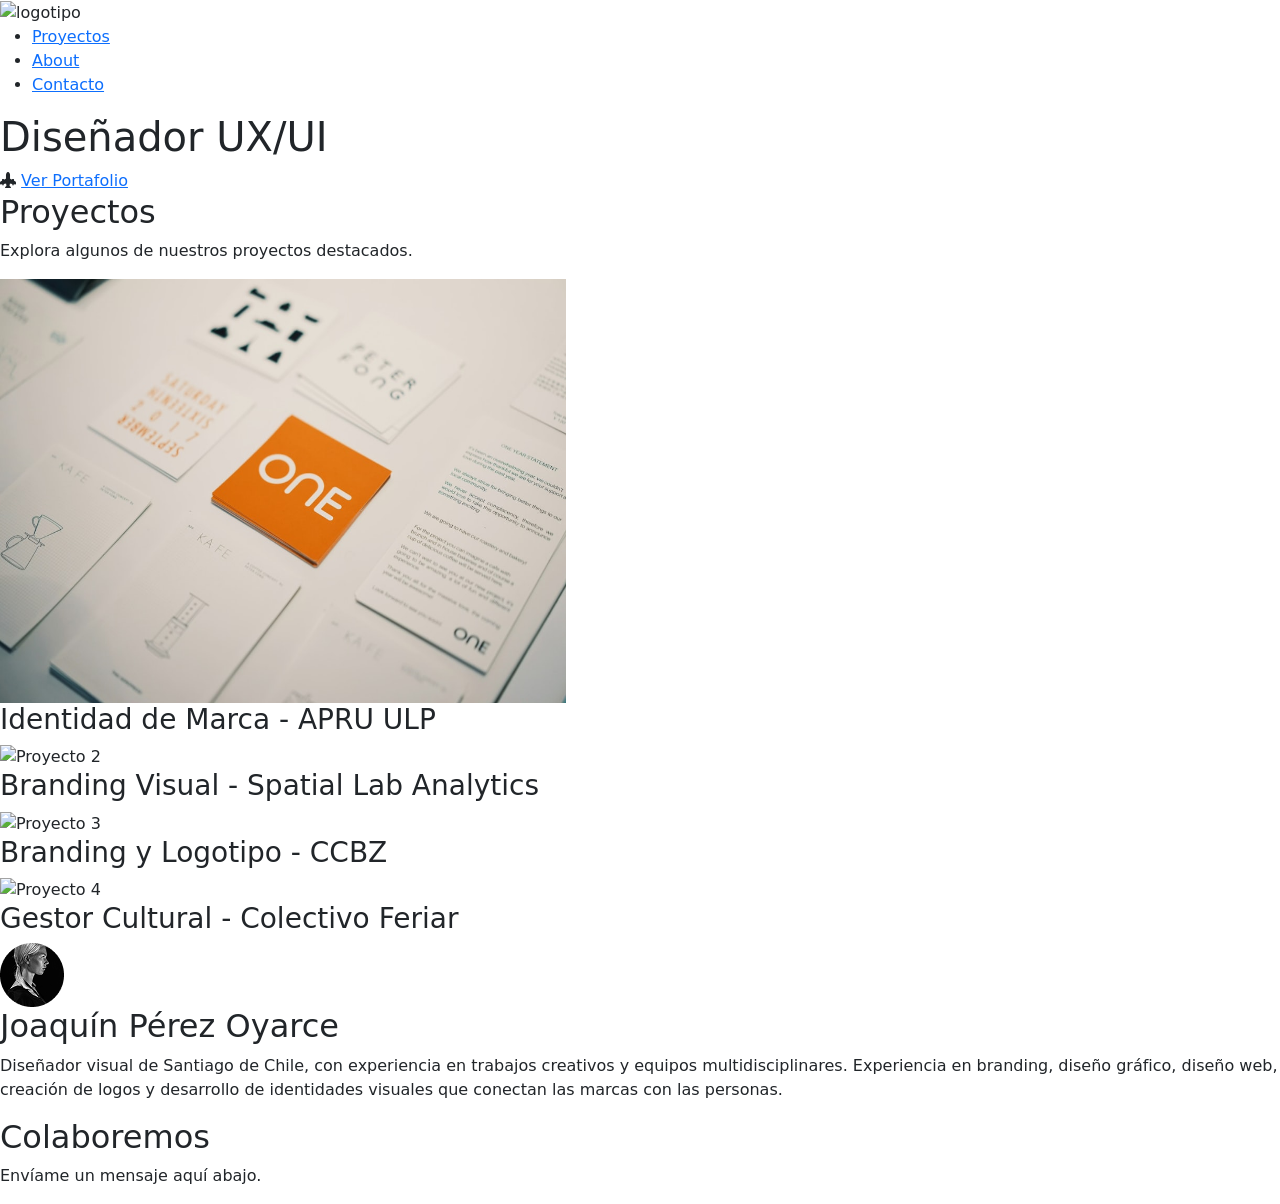
==== assets/index.html @ 51d4a20d "Mi primer commit" ====
<!DOCTYPE html>
<html lang="es">
    <head>
        <meta charset="UTF-8">
        <meta name="viewport" content="width=device-width, initial-scale=1.0">
        <title>Document</title>
        <!-- links de Bootstrap -->
        <link href="https://cdn.jsdelivr.net/npm/bootstrap@5.3.3/dist/css/bootstrap.min.css" rel="stylesheet" integrity="sha384-QWTKZyjpPEjISv5WaRU9OFeRpok6YctnYmDr5pNlyT2bRjXh0JMhjY6hW+ALEwIH" crossorigin="anonymous">
        <script src="https://cdn.jsdelivr.net/npm/bootstrap@5.3.3/dist/js/bootstrap.bundle.min.js" integrity="sha384-YvpcrYf0tY3lHB60NNkmXc5s9fDVZLESaAA55NDzOxhy9GkcIdslK1eN7N6jIeHz" crossorigin="anonymous"></script>
        <link rel="stylesheet" href="https://cdn.jsdelivr.net/npm/bootstrap-icons@1.11.3/font/bootstrap-icons.min.css">
    </head>
    <body>
        <header>
            <div>
                <img src="" alt="logotipo">
            </div>
                <nav>
                    <ul>
                        <li><a href="#proyectos">Proyectos</a></li>
                        <li><a href="#about">About</a></li>
                        <li><a href="#contacto">Contacto</a></li>
                    </ul>
                </nav>
            <h1>Diseñador UX/UI</h1>
            <i class="bi bi-airplane-engines-fill"></i>
            <a href="portafolio.html">Ver Portafolio</a>
        </header>
        <main>
            <section id="proyectos">
                <h2>Proyectos</h2>
                <p>Explora algunos de nuestros proyectos destacados.</p>
                <div>
                    <img src="./img/img_1_proyecto6.jpg" alt="Proyecto 1" width="566px" height="424.5px">
                    <h3>Identidad de Marca - APRU ULP</h3>
                </div>
                <div>
                    <img src="./img/img_2_proyecto6.jpg" alt="Proyecto 2" width="566px" height="424.5px">
                    <h3>Branding Visual - Spatial Lab Analytics</h3>
                </div>
                <div>
                    <img src="./img/img_3_proyecto6.jpg" alt="Proyecto 3" width="566px" height="424.5px">
                    <h3>Branding y Logotipo - CCBZ</h3>
                </div>
                <div>
                    <img src="./img/img_4_proyecto6.jpg" alt="Proyecto 4" width="566px" height="424.5px">
                    <h3>Gestor Cultural - Colectivo Feriar</h3>
                </div>
                <section id="about">
                    <img src="./img/image-with-fallback.png" alt="Sobre Nosotros">
                    <h2>Joaquín Pérez Oyarce</h2>
                    <p>Diseñador visual de Santiago de Chile, con experiencia en trabajos creativos y equipos multidisciplinares. Experiencia en branding, diseño gráfico, diseño web, creación de logos y desarrollo de identidades visuales que conectan las marcas con las personas.</p>
            </section>
            <section id="formulario">
                <h2>Colaboremos</h2>
                <p>Envíame un mensaje aquí abajo.</p>
            </section>
        </main>
    </body>
</html>
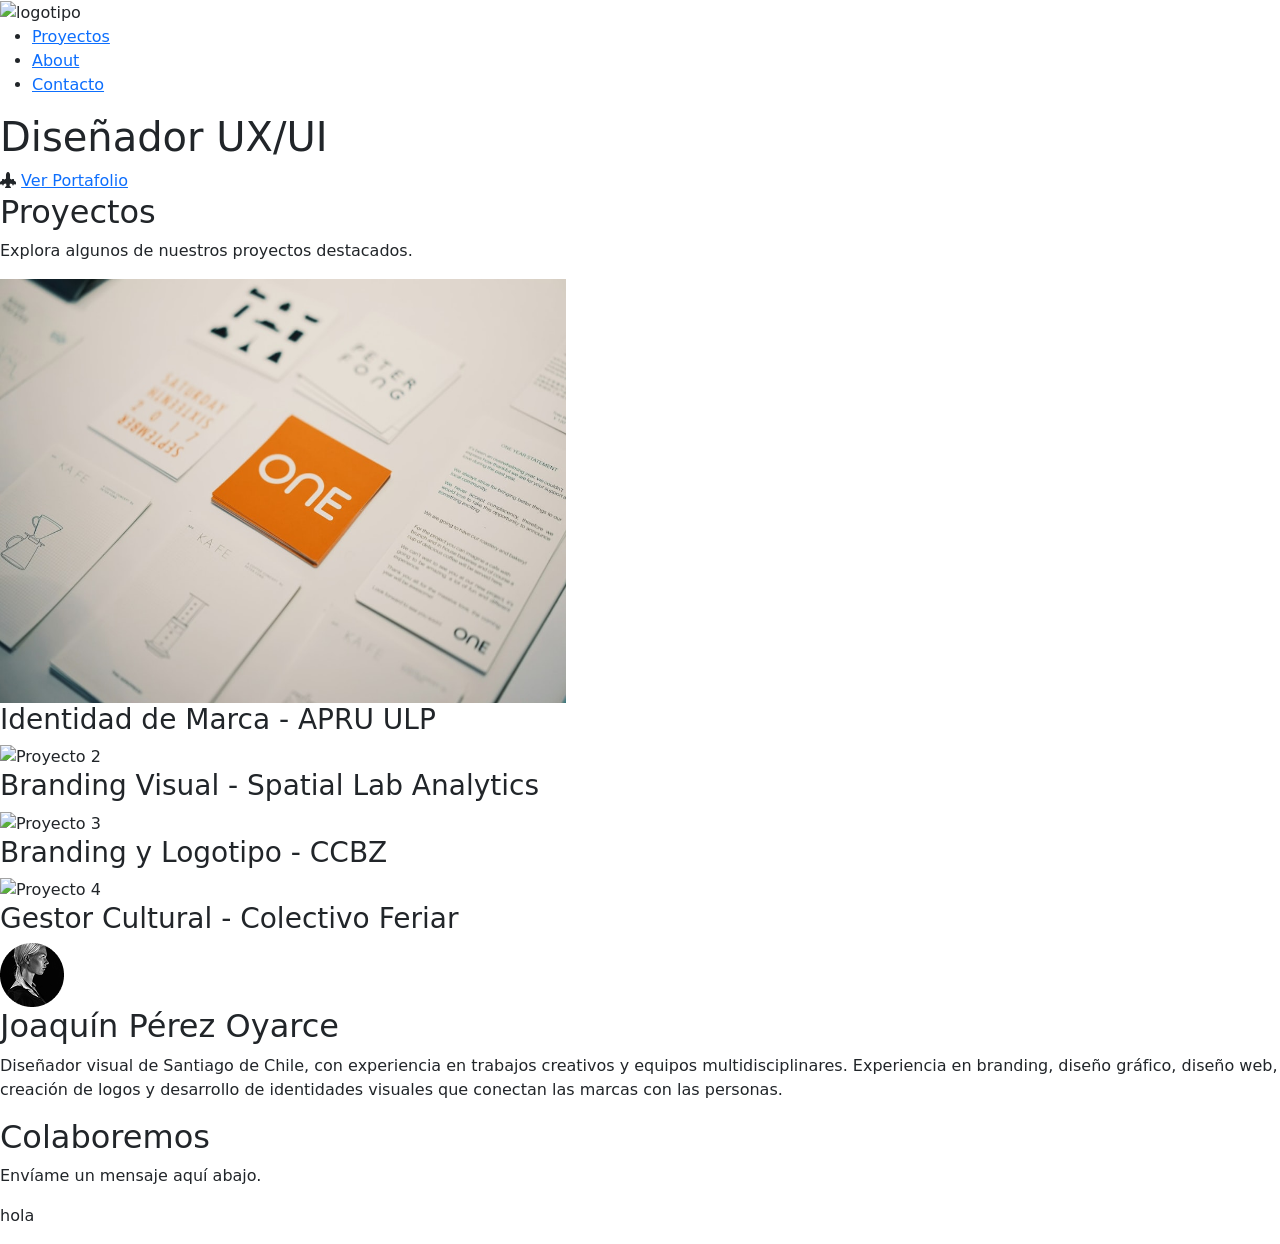
==== commit 55e38141: "first commit" ====
--- a/assets/index.html
+++ b/assets/index.html
@@ -53,6 +53,7 @@
             <section id="formulario">
                 <h2>Colaboremos</h2>
                 <p>Envíame un mensaje aquí abajo.</p>
+                <p>hola</p>
             </section>
         </main>
     </body>
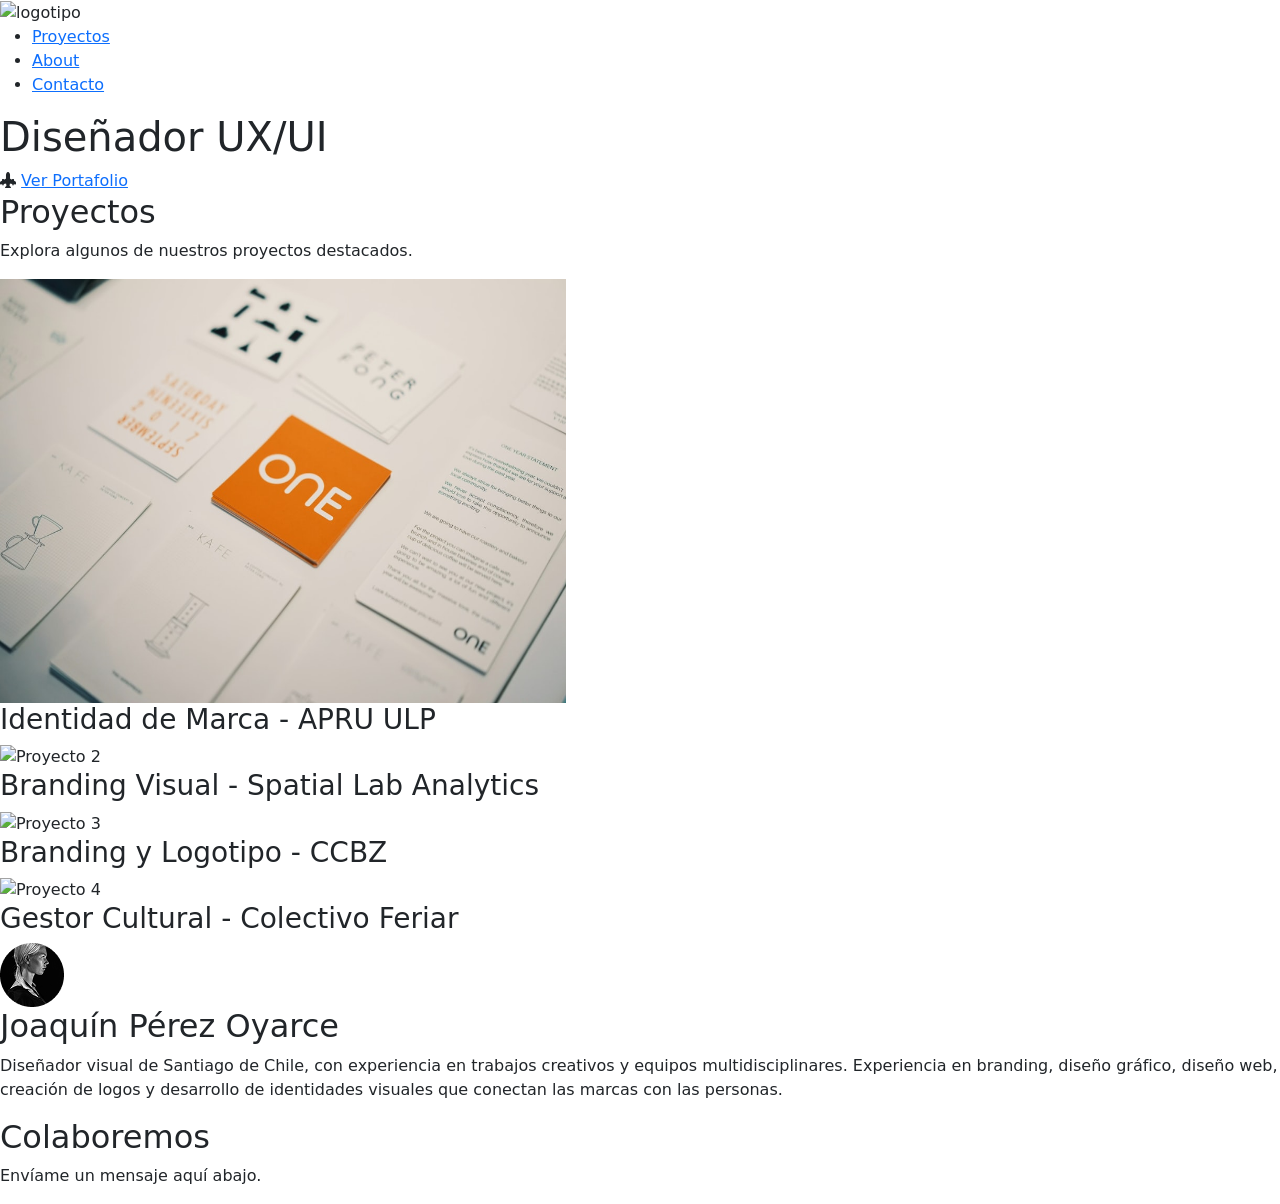
==== commit 978406b0: "estructura" ====
--- a/assets/index.html
+++ b/assets/index.html
@@ -53,7 +53,6 @@
             <section id="formulario">
                 <h2>Colaboremos</h2>
                 <p>Envíame un mensaje aquí abajo.</p>
-                <p>hola</p>
             </section>
         </main>
     </body>
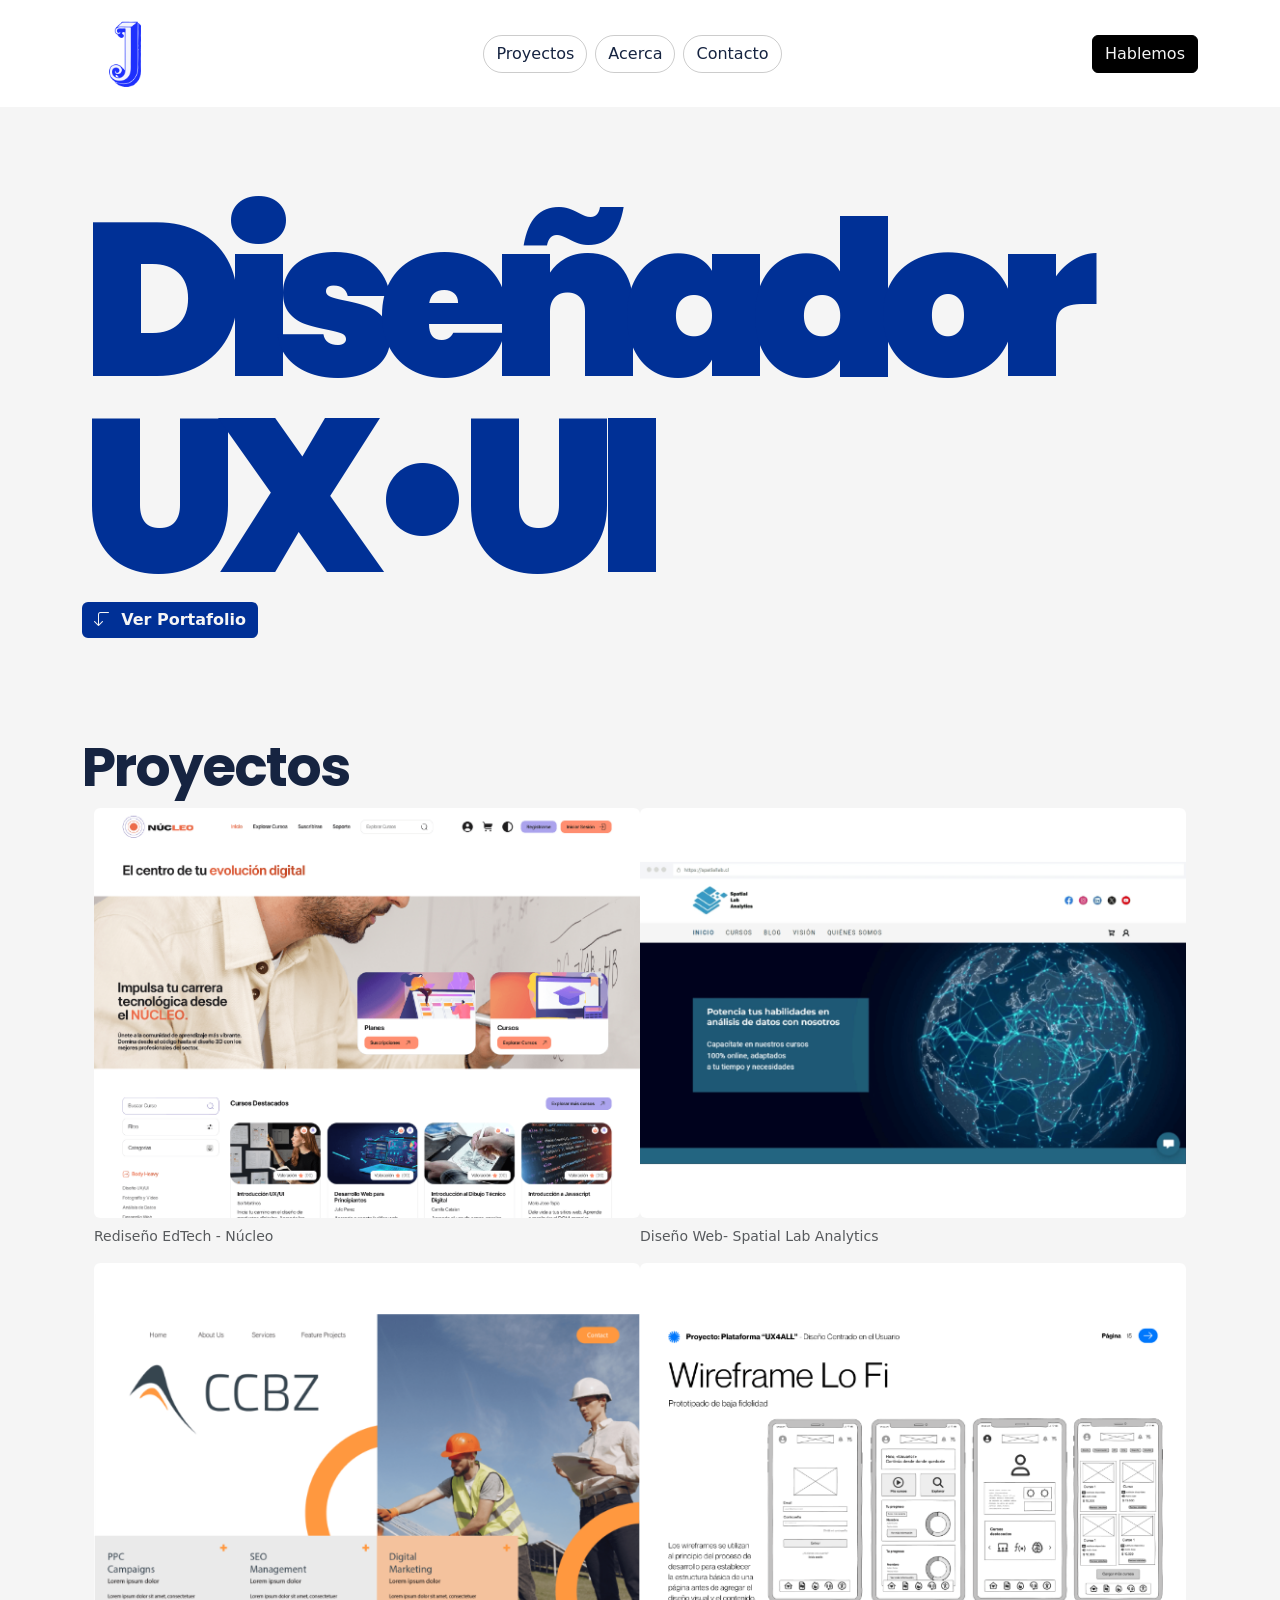
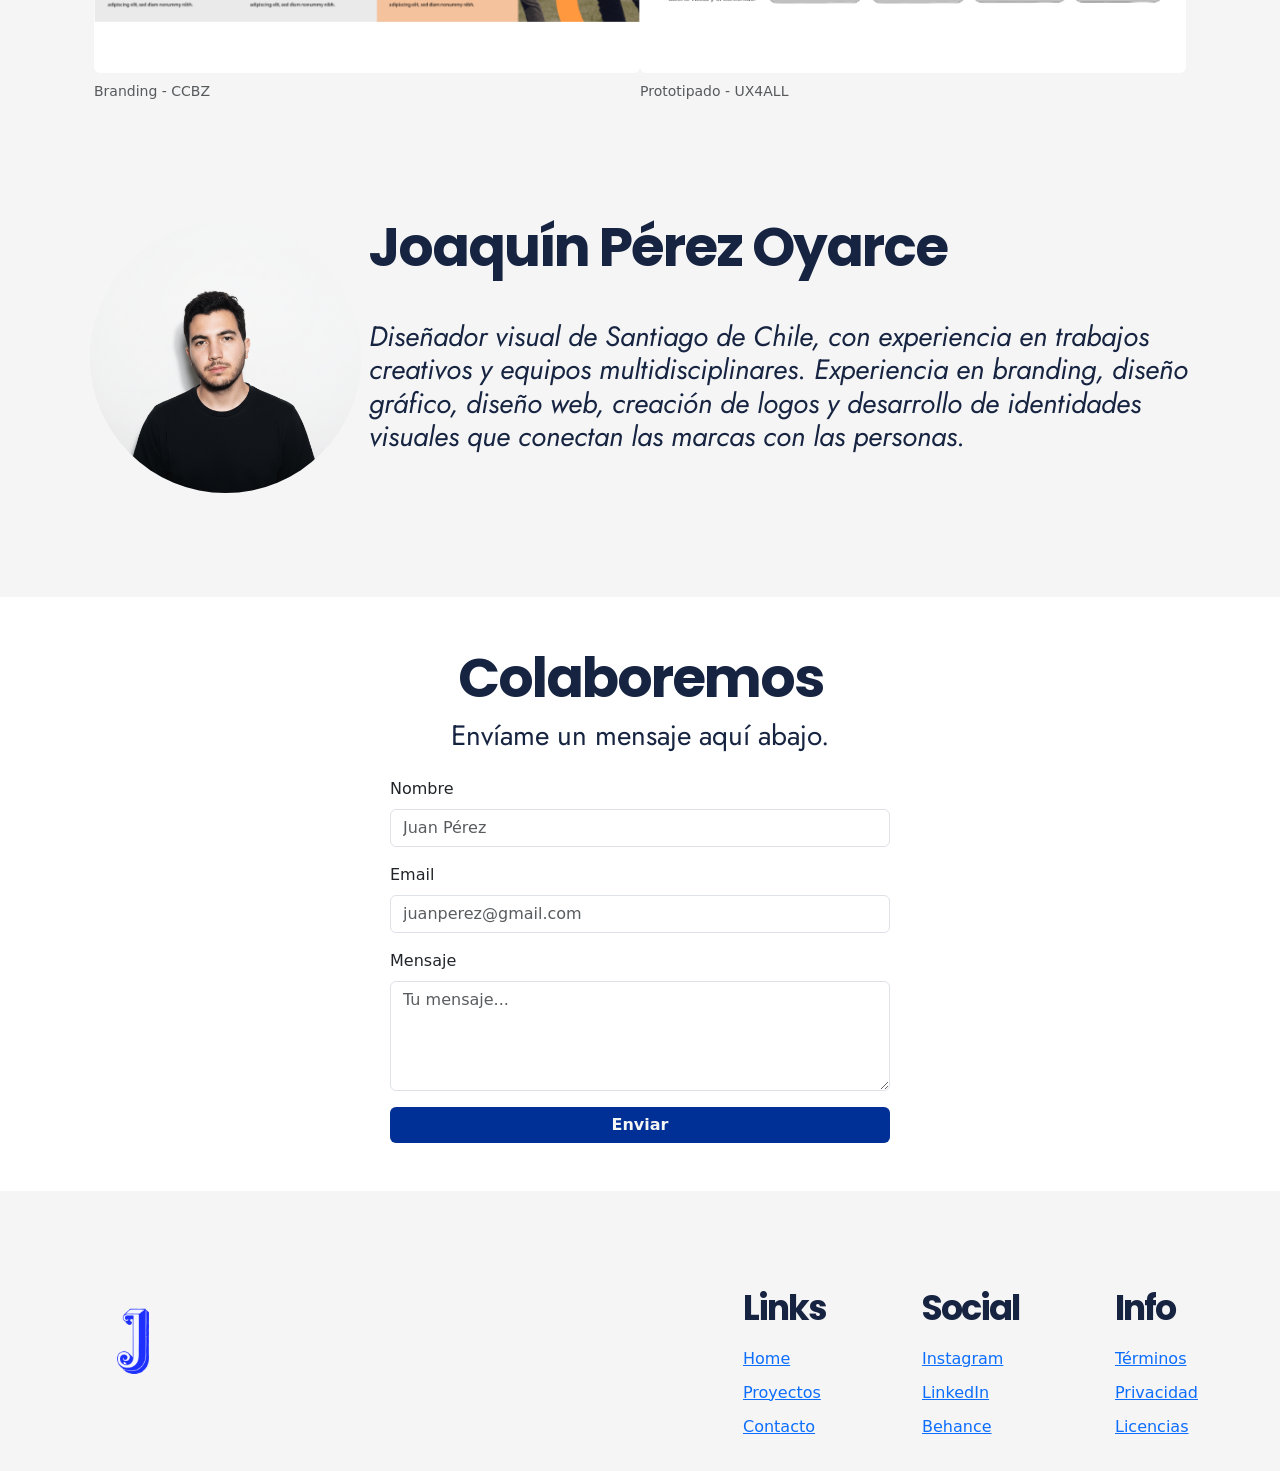
==== commit 8e385983: "actualizacion 15 abril" ====
--- a/assets/index.html
+++ b/assets/index.html
@@ -1,59 +1,203 @@
 <!DOCTYPE html>
 <html lang="es">
-    <head>
-        <meta charset="UTF-8">
-        <meta name="viewport" content="width=device-width, initial-scale=1.0">
-        <title>Document</title>
-        <!-- links de Bootstrap -->
-        <link href="https://cdn.jsdelivr.net/npm/bootstrap@5.3.3/dist/css/bootstrap.min.css" rel="stylesheet" integrity="sha384-QWTKZyjpPEjISv5WaRU9OFeRpok6YctnYmDr5pNlyT2bRjXh0JMhjY6hW+ALEwIH" crossorigin="anonymous">
-        <script src="https://cdn.jsdelivr.net/npm/bootstrap@5.3.3/dist/js/bootstrap.bundle.min.js" integrity="sha384-YvpcrYf0tY3lHB60NNkmXc5s9fDVZLESaAA55NDzOxhy9GkcIdslK1eN7N6jIeHz" crossorigin="anonymous"></script>
-        <link rel="stylesheet" href="https://cdn.jsdelivr.net/npm/bootstrap-icons@1.11.3/font/bootstrap-icons.min.css">
-    </head>
-    <body>
-        <header>
+
+<head>
+    <meta charset="UTF-8">
+    <meta name="viewport" content="width=device-width, initial-scale=1.0">
+    <title>Portafolio UX UI - Joaquín Pérez</title>
+    <!-- links de Bootstrap -->
+    <link href="https://cdn.jsdelivr.net/npm/bootstrap@5.3.3/dist/css/bootstrap.min.css" rel="stylesheet"
+        integrity="sha384-QWTKZyjpPEjISv5WaRU9OFeRpok6YctnYmDr5pNlyT2bRjXh0JMhjY6hW+ALEwIH" crossorigin="anonymous">
+    <script src="https://cdn.jsdelivr.net/npm/bootstrap@5.3.3/dist/js/bootstrap.bundle.min.js"
+        integrity="sha384-YvpcrYf0tY3lHB60NNkmXc5s9fDVZLESaAA55NDzOxhy9GkcIdslK1eN7N6jIeHz"
+        crossorigin="anonymous"></script>
+    <link rel="stylesheet" href="https://cdn.jsdelivr.net/npm/bootstrap-icons@1.11.3/font/bootstrap-icons.min.css">
+    <!-- link de CSS -->
+    <link rel="stylesheet" href="./css/style.css">
+    <!-- link typo "Poppins", "Jost" -->
+    <link rel="preconnect" href="https://fonts.googleapis.com">
+    <link rel="preconnect" href="https://fonts.gstatic.com" crossorigin>
+    <link
+        href="https://fonts.googleapis.com/css2?family=Jost:ital,wght@0,100..900;1,100..900&family=Poppins:ital,wght@0,100;0,200;0,300;0,400;0,500;0,600;0,700;0,800;0,900;1,100;1,200;1,300;1,400;1,500;1,600;1,700;1,800;1,900&display=swap"
+        rel="stylesheet">
+</head>
+
+<body>
+    <nav class="navbar navbar-expand-lg container-fluid">
+        <div class="container text-center">
+            <div class="">
+                <img src="./img/logotipo_j.png" href="#home" alt="logotipo" width="91px">
+            </div>
+            <button class="navbar-toggler" type="button" data-bs-toggle="collapse" data-bs-target="#navbarNav"
+                aria-controls="navbarNav" aria-expanded="false" aria-label="Toggle navigation">
+                <span class="navbar-toggler-icon"></span>
+            </button>
+            <div class="collapse navbar-collapse justify-content-center" id="navbarNav">
+                <ul class="navbar-nav">
+                    <li class="nav-item">
+                        <a class="btn btn-outline-primary" href="#proyectos" role="button">Proyectos</a>
+                    </li>
+                    <li class="nav-item">
+                        <a class="btn btn-outline-primary" href="#acerca" role="button">Acerca</a>
+                    </li>
+                    <li class="nav-item">
+                        <a class="btn btn-outline-primary" href="#contacto" role="button">Contacto</a>
+                    </li>
+
+                </ul>
+            </div>
             <div>
-                <img src="" alt="logotipo">
-            </div>
-                <nav>
-                    <ul>
-                        <li><a href="#proyectos">Proyectos</a></li>
-                        <li><a href="#about">About</a></li>
-                        <li><a href="#contacto">Contacto</a></li>
-                    </ul>
-                </nav>
-            <h1>Diseñador UX/UI</h1>
-            <i class="bi bi-airplane-engines-fill"></i>
-            <a href="portafolio.html">Ver Portafolio</a>
-        </header>
-        <main>
-            <section id="proyectos">
+                <a class="btn btn-info" href="#hablemos" role="button">Hablemos</a>
+            </div>
+        </div>
+    </nav>
+
+    <header class="container">
+        <h1>Diseñador<br>UX•UI</h1>
+        <a class="btn btn-primary" href="#proyectos" role="button"><i class="bi bi-arrow-90deg-down"></i>&nbsp Ver
+            Portafolio</a>
+    </header>
+
+    <main>
+
+        <section class="container">
+            <div>
                 <h2>Proyectos</h2>
-                <p>Explora algunos de nuestros proyectos destacados.</p>
-                <div>
-                    <img src="./img/img_1_proyecto6.jpg" alt="Proyecto 1" width="566px" height="424.5px">
-                    <h3>Identidad de Marca - APRU ULP</h3>
+            </div>
+            <div class="proyectos container-fluid d-flex">
+                <aside class="aside aside-1">
+                    <figure class="figure">
+                        <img src="./img/img_1_proyecto6.png" class="figure-img img-fluid rounded" alt="Proyecto 1"
+                            width="566px" height="424.5px">
+                        <figcaption class="figure-caption">Rediseño EdTech - Núcleo</figcaption>
+                    </figure>
+                </aside>
+                <aside class="aside aside-2">
+                    <figure class="figure">
+                        <img src="./img/img_2_proyecto6.png" class="figure-img img-fluid rounded" alt="Proyecto 2"
+                            width="566px" height="424.5px">
+                        <figcaption class="figure-caption">Diseño Web- Spatial Lab Analytics</figcaption>
+                    </figure>
+                </aside>
+            </div>
+            <div class="container-fluid d-flex">
+                <aside class="aside aside-3">
+                    <figure class="figure">
+                        <img src="./img/img_3_proyecto6.png" class="figure-img img-fluid rounded" alt="Proyecto 3"
+                            width="566px" height="424.5px">
+                        <figcaption class="figure-caption">Branding - CCBZ</figcaption>
+                    </figure>
+                </aside>
+                <aside class="aside aside-3">
+                    <figure class="figure">
+                        <img src="./img/img_4_proyecto6.png" class="figure-img img-fluid rounded" alt="Proyecto 4"
+                            width="566px" height="424.5px">
+                        <figcaption class="figure-caption">Prototipado - UX4ALL</figcaption>
+                    </figure>
+                </aside>
+            </div>
+        </section>
+
+        <section id="about" class="container">
+            <div class="d-flex">
+                <div class="p-2 w-100">
+                    <img src="./img/image-with-fallback.png" alt="Sobre Nosotros" class="rounded-circle"
+                        style="width: 271px;">
                 </div>
-                <div>
-                    <img src="./img/img_2_proyecto6.jpg" alt="Proyecto 2" width="566px" height="424.5px">
-                    <h3>Branding Visual - Spatial Lab Analytics</h3>
+                <ul class="nav flex-column-center" id="flex-column-info">
+                    <h2>Joaquín Pérez Oyarce</h2>
+                    <p class="text-about">Diseñador visual de Santiago de Chile, con experiencia en trabajos creativos y
+                        equipos
+                        multidisciplinares. Experiencia en branding, diseño gráfico, diseño web, creación de logos y
+                        desarrollo
+                        de identidades visuales que conectan las marcas con las personas.</p>
+                </ul>
+            </div>
+
+        </section>
+
+        <section id="contacto" class="contacto py-5 bg-white">
+            <div class="container-fluid">
+                <div class="mx-auto" style="max-width: 500px;">
+                    <h2 class="text-center">Colaboremos</h2>
+                    <p class="text-center mb-4">Envíame un mensaje aquí abajo.</p>
+
+                    <form action="#" method="POST">
+                        <div class="mb-3">
+                            <label for="nombre" class="form-label">Nombre</label>
+                            <input type="text" class="form-control" id="nombre" name="nombre" placeholder="Juan Pérez"
+                                required>
+                        </div>
+
+                        <div class="mb-3">
+                            <label for="email" class="form-label">Email</label>
+                            <input type="email" class="form-control" id="email" name="email"
+                                placeholder="juanperez@gmail.com" required>
+                        </div>
+
+                        <div class="mb-3">
+                            <label for="mensaje" class="form-label">Mensaje</label>
+                            <textarea class="form-control" id="mensaje" name="mensaje" rows="4"
+                                placeholder="Tu mensaje..." required></textarea>
+                        </div>
+
+                        <div class="d-grid">
+                            <button type="submit" class="btn btn-primary">Enviar</button>
+                        </div>
+                    </form>
                 </div>
-                <div>
-                    <img src="./img/img_3_proyecto6.jpg" alt="Proyecto 3" width="566px" height="424.5px">
-                    <h3>Branding y Logotipo - CCBZ</h3>
+            </div>
+        </section>
+
+
+        <footer class="container">
+            <div class="d-flex">
+                <div class="p-2 w-100">
+                    <img src="./img/logotipo_j.png" alt="logotipo" width="91px">
                 </div>
-                <div>
-                    <img src="./img/img_4_proyecto6.jpg" alt="Proyecto 4" width="566px" height="424.5px">
-                    <h3>Gestor Cultural - Colectivo Feriar</h3>
-                </div>
-                <section id="about">
-                    <img src="./img/image-with-fallback.png" alt="Sobre Nosotros">
-                    <h2>Joaquín Pérez Oyarce</h2>
-                    <p>Diseñador visual de Santiago de Chile, con experiencia en trabajos creativos y equipos multidisciplinares. Experiencia en branding, diseño gráfico, diseño web, creación de logos y desarrollo de identidades visuales que conectan las marcas con las personas.</p>
-            </section>
-            <section id="formulario">
-                <h2>Colaboremos</h2>
-                <p>Envíame un mensaje aquí abajo.</p>
-            </section>
-        </main>
-    </body>
+
+                <ul class="nav flex-column" id="flex-column-1">
+                    <h4>Links</h4>
+                    <li class="nav-item">
+                        <a href="#home">Home</a>
+                    </li>
+                    <li class="nav-item">
+                        <a href="#proyectos">Proyectos</a>
+                    </li>
+                    <li class="nav-item">
+                        <a href="#contacto">Contacto</a>
+                    </li>
+
+                </ul>
+
+                <ul class="nav flex-column" id="flex-column-2">
+                    <h4>Social</h4>
+                    <li class="nav-item">
+                        <a href="#instagram">Instagram</a>
+                    </li>
+                    <li class="nav-item">
+                        <a href="#linkedin">LinkedIn</a>
+                    </li>
+                    <li class="nav-item">
+                        <a href="#behance">Behance</a>
+                    </li>
+                </ul>
+
+                <ul class="nav flex-column" id="flex-column-3">
+                    <h4>Info</h4>
+                    <li class="nav-item">
+                        <a href="#terminos">Términos</a>
+                    </li>
+                    <li class="nav-item">
+                        <a href="#privacidad">Privacidad</a>
+                    </li>
+                    <li class="nav-item">
+                        <a href="#licencias">Licencias</a>
+                    </li>
+                </ul>
+            </div>
+        </footer>
+    </main>
+</body>
+
 </html>
--- a/assets/css/style.css
+++ b/assets/css/style.css
@@ -0,0 +1,222 @@
+/* Variantes de Color */
+:root{
+    --primary-color: #003096;
+    --secondary-color: #162441;
+    --bg-white: #F5F5F5;
+    --bg-white-nav: #FFFFFF;
+    --bt-bck-hover: #182849;
+
+}
+
+.navbar-expand-lg {
+    background-color: var(--bg-white-nav);
+    margin-bottom: 6em;
+}
+
+.navbar-nav {
+    gap: 8px;
+}
+
+body {
+    background-color: var(--bg-white);
+    padding-bottom: 2em;
+}
+
+main {
+    text-align: left;
+    /* padding-left: 8em;
+    padding-right: 8em; */
+}
+
+section {
+    margin-top: 6em;
+    margin-bottom: 6em;
+}
+
+.flex-column {
+    gap: 10px;
+    margin-left: 6em;
+}
+
+.formulario {
+    background-color: var(--bg-white-nav);
+    /* margin-top: -0.25rem !important; */
+}
+
+.contacto {
+    padding: 10rem 0 10rem 0;
+}
+
+h1{ 
+    color: var(--primary-color);
+    font-family: Poppins;
+    font-size: 217.44px;
+    font-style: normal;
+    font-weight: 900;
+    line-height: 195.696px; /* 90% */
+    letter-spacing: -20px;
+}
+
+h2{
+    color: var(--secondary-color);
+    font-family: Poppins;
+    font-size: 55px;
+    font-style: normal;
+    font-weight: 700;
+    line-height: 120%; /* 66px */
+    letter-spacing: -2px;
+}
+
+h3{
+    color: var(--secondary-color);
+    font-family: Poppins;
+    font-size: 14px;
+    font-style: normal;
+    font-weight: 500;
+    line-height: 20px; /* 142.857% */
+}
+
+h4{
+    color: var(--secondary-color);
+    font-family: Poppins;
+    font-size: 35px;
+    font-style: normal;
+    font-weight: 700;
+    line-height: 120%; /* 42px */
+    letter-spacing: -2px;
+}
+
+p{
+    color: var(--secondary-color);
+    font-family: Jost;
+    font-size: 28px;
+    font-style: normal;
+    font-weight: 400;
+    line-height: 120%; /* 33.6px */
+}
+
+.text-about {
+    color: var(--secondary-color);
+    font-family: Jost;
+    font-size: 28px;
+    font-style: italic;
+    font-weight: 400;
+    line-height: 120%; /* 33.6px */
+}
+
+.btn-primary {
+  --bs-btn-font-weight: 600;
+  --bs-btn-color: var(--bg-white);
+  --bs-btn-bg: var(--primary-color);
+  --bs-btn-border-color: var(--bd-violet-bg);
+  --bs-btn-hover-color: var(--bs-white);
+  --bs-btn-hover-bg: var(--bt-bck-hover);
+  --bs-btn-hover-border-color: #{shade-color($bd-violet, 10%)};
+  --bs-btn-focus-shadow-rgb: var(--bd-violet-rgb);
+  --bs-btn-active-color: var(--bs-btn-hover-color);
+  --bs-btn-active-bg: #{shade-color($bd-violet, 20%)};
+  --bs-btn-active-border-color: #{shade-color($bd-violet, 20%)};
+}
+
+.btn-outline-primary {
+    border-radius: 16777200px;
+    border: 1px solid rgba(0, 0, 0, 0.20);
+    color: var(--secondary-color);
+    --bs-btn-hover-bg: var(--primary-color);
+    --bs-btn-hover-border-color: var(--primary-color);
+}
+
+.btn-info {
+    background: #000;
+    color: var(--bg-white);
+    --bs-btn-border-color: #000;
+    --bs-btn-hover-bg: var(--bg-white-nav);
+    --bs-btn-hover-border-color: #{shade-color($bd-violet, 10%)};
+
+
+
+}
+
+.aside-1 {
+  background: var(--bg-white);
+
+}
+
+.aside-2 {
+    background: var(--bg-white);
+}
+
+.aside-3 {
+    background: var(--bg-white);
+}
+
+.aside-4 {
+    background: var(--bg-white)
+}
+
+@media all and (min-width: 600px) {
+  .aside { flex: 1 0 0; }
+}
+
+@media all and (min-width: 800px) {
+  .main    { flex: 3 0px; }
+  .aside-1 { order: 1; } 
+  .aside-2 { order: 2; }
+  .aside-3 { order: 3; }
+  .aside-4 { order: 4; }
+}
+
+  /* Styles for tablets like iPad (Portrait) */
+@media (min-width: 768px) and (max-width: 1024px) {
+
+    h1 {
+    color: var(--primary-color);
+    font-family: Poppins;
+    font-size: 140px;
+    font-style: normal;
+    font-weight: 900;
+    line-height: 150px; /* 90% */
+    letter-spacing: -12px;
+    }
+
+    h2{
+    color: var(--secondary-color);
+    font-family: Poppins;
+    font-size: 35px;
+    font-style: normal;
+    font-weight: 700;
+    line-height: 120%; /* 66px */
+    letter-spacing: -2px;    
+    }
+
+
+
+
+}
+
+
+/* Styles applied only when screen width is 768px or less */
+@media screen and (max-width: 768px) {
+
+    h1 {
+    color: var(--primary-color);
+    font-family: Poppins;
+    font-size: 70px;
+    font-style: normal;
+    font-weight: 900;
+    line-height: 80px; /* 90% */
+    letter-spacing: -5px;
+    }
+
+    h2{
+    color: var(--secondary-color);
+    font-family: Poppins;
+    font-size: 35px;
+    font-style: normal;
+    font-weight: 700;
+    line-height: 120%; /* 66px */
+    letter-spacing: -2px;    
+    }
+  
+}
+
